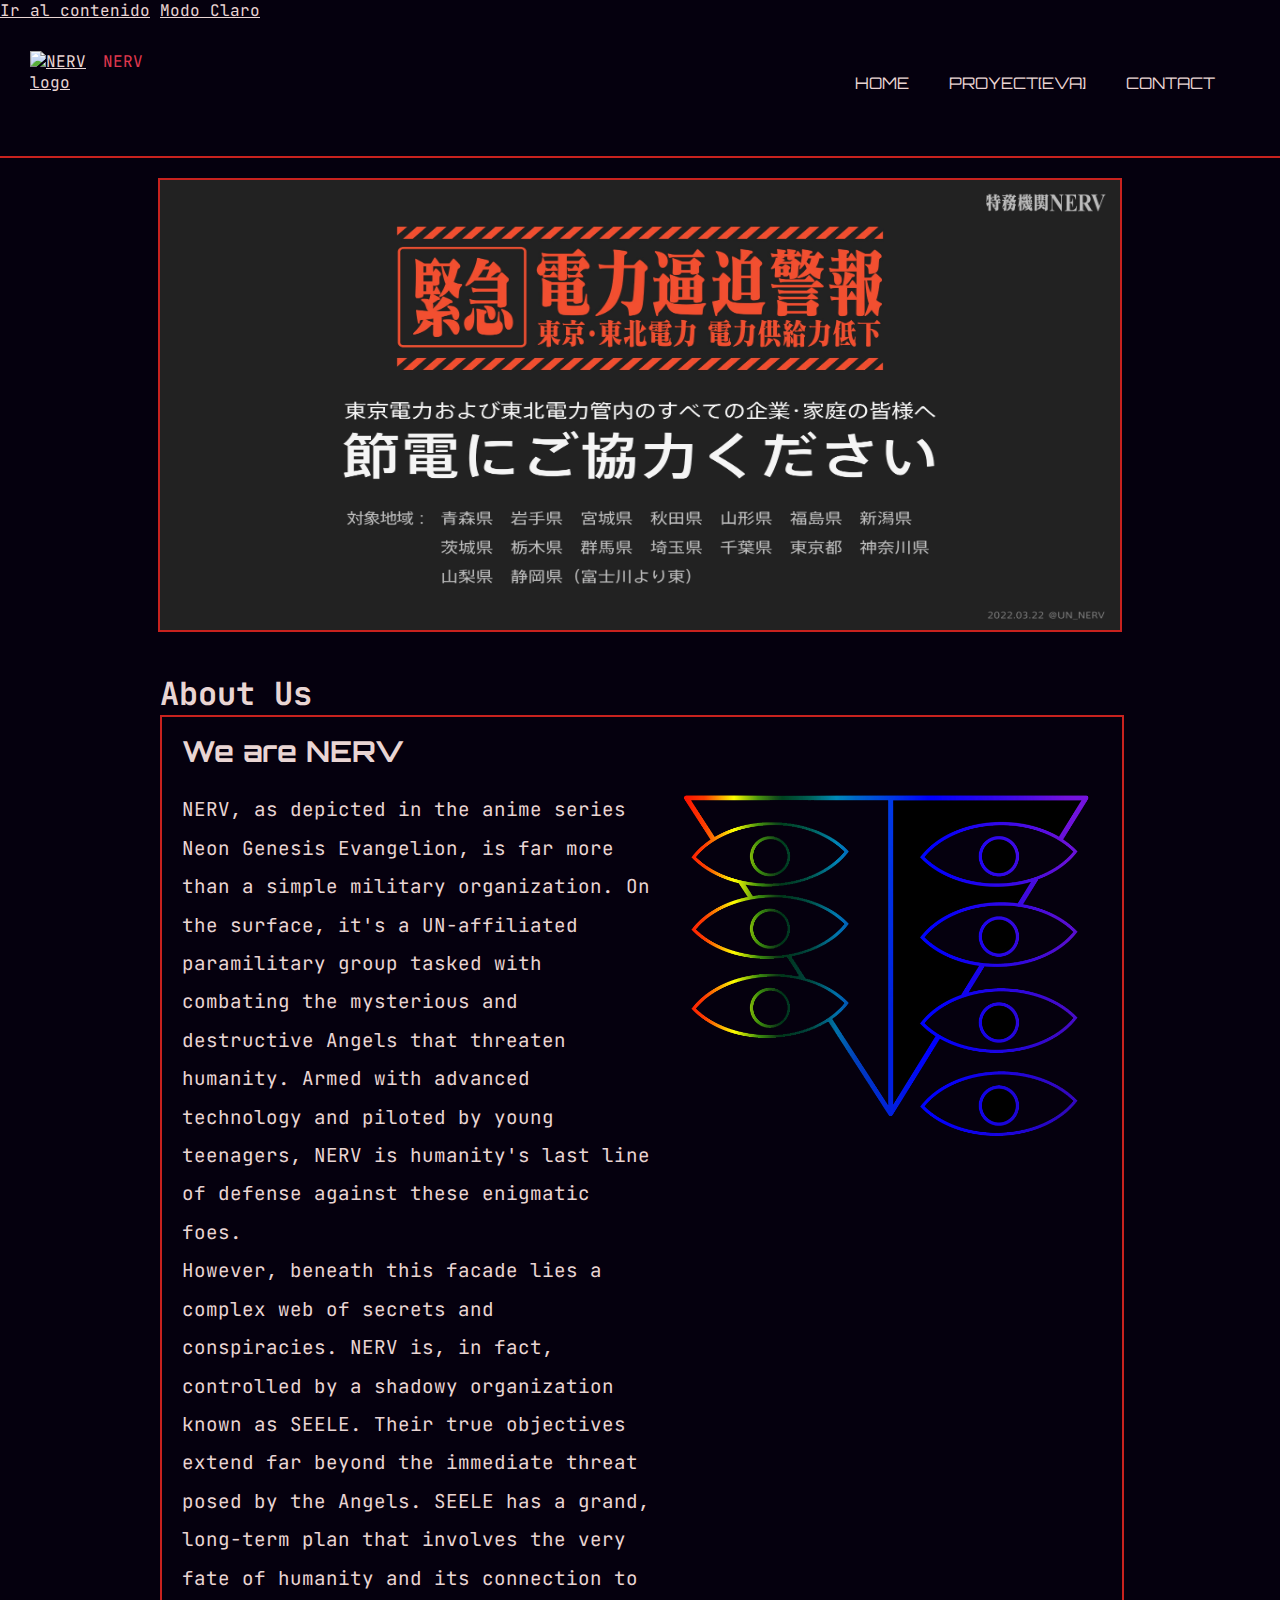
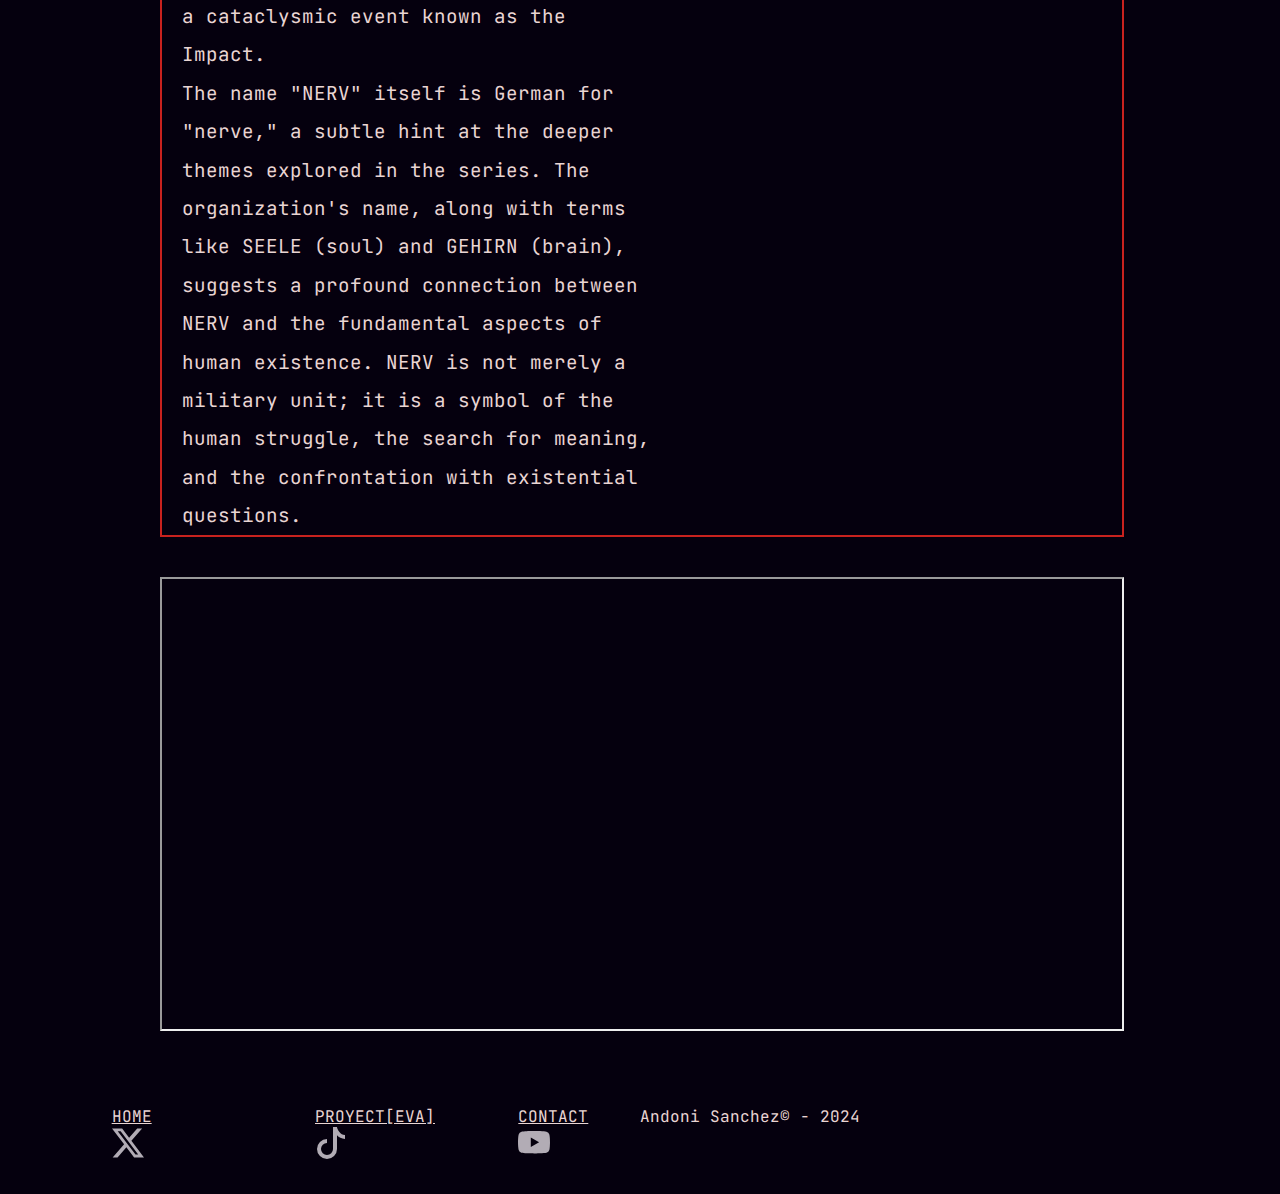
==== index.html @ 36cc4eda "Google Analytics" ====
<!DOCTYPE html>
<html lang="en">
  <head>
      <!-- Google tag (gtag.js) -->
<script async src="https://www.googletagmanager.com/gtag/js?id=G-Q1MF7WEPTV"></script>
<script>
  window.dataLayer = window.dataLayer || [];
  function gtag(){dataLayer.push(arguments);}
  gtag('js', new Date());

  gtag('config', 'G-Q1MF7WEPTV');
</script>
    <meta name="NERV" content="Proyecto DIIW" />
    <meta charset="UTF-8" />
    <meta name="viewport" content="width=device-width, initial-scale=1.0" />
    <link
      rel="shortcut icon"
      href="assets/media/img/nerv.png"
      type="image/x-icon"
    />
    <link rel="stylesheet" href="assets/css/styles.css" />
    <script src="assets/js/app.js"></script>
    <title>Nerv</title>
  </head>
  <body>
    <a href="#index" tabindex="1">Ir al contenido</a>
    <a href="#" role="button" onclick="activarAccesibilidad()" id="toggle" tabindex="2"></a>
    <header>
      <nav>
        <div id="logo">
          <a class="nav-header" href="index.html">
            <img src="assets/media/img/logo.png" alt="NERV logo" />
          </a>
          <span>NERV</span>
        </div>

        <ul class="nav-menu" role="menu" aria-label="menu">
          <li class="menu-item active" role="menuitem"><a href="index.html">HOME</a></li>
          <li class="menu-item"><a href="pages/main.html" role="menuitem">PROYECT[EVA]</a></li>
          <li class="menu-item"><a href="pages/contact.html" role="menuitem">CONTACT</a></li>
        </ul>
      </nav>
    </header>

    <div id="carrusel" role="img"></div>

    <main id="index" tabindex="0">
      <h1>About Us</h1>
      <article>
        <div class="article-header">
          <h2>We are NERV</h2>
        </div>

        <div class="article-body">
          <div class="texto">
            <p>
              NERV, as depicted in the anime series Neon Genesis Evangelion, is
              far more than a simple military organization. On the surface, it's
              a UN-affiliated paramilitary group tasked with combating the
              mysterious and destructive Angels that threaten humanity. Armed
              with advanced technology and piloted by young teenagers, NERV is
              humanity's last line of defense against these enigmatic foes.
            </p>
            <p>
              However, beneath this facade lies a complex web of secrets and
              conspiracies. NERV is, in fact, controlled by a shadowy
              organization known as SEELE. Their true objectives extend far
              beyond the immediate threat posed by the Angels. SEELE has a
              grand, long-term plan that involves the very fate of humanity and
              its connection to a cataclysmic event known as the Impact.
            </p>
            <p>
              The name "NERV" itself is German for "nerve," a subtle hint at the
              deeper themes explored in the series. The organization's name,
              along with terms like SEELE (soul) and GEHIRN (brain), suggests a
              profound connection between NERV and the fundamental aspects of
              human existence. NERV is not merely a military unit; it is a
              symbol of the human struggle, the search for meaning, and the
              confrontation with existential questions.
            </p>
          </div>
          <img src="assets/media/img/lily.png" alt="" class="article-img" />
        </div>
      </article>

      <iframe
        style="margin-top: 40px"
        height="450"
        src="https://www.youtube.com/embed/yI44Sow4iwo?si=j7rdiMEmFnCGe1JX&amp;controls=0"
        title="YouTube video player"
        allow="accelerometer; autoplay; clipboard-write; encrypted-media; gyroscope; picture-in-picture; web-share"
        referrerpolicy="strict-origin-when-cross-origin"
        allowfullscreen
      ></iframe>
    </main>

    <footer>
      <ul role="menu" aria-label="menu">
        <li role="menuitem"><a href="index.html" >HOME</a></li>
        <li role="menuitem"><a href="pages/main.html" >PROYECT[EVA]</a></li>
        <li role="menuitem"><a href="pages/contact.html" >CONTACT</a></li>
      </ul>
      <p>Andoni Sanchez&copy; - 2024</p>
      <nav>
        <ul>
          <li>
            <a href="https://x.com/un_nerv?lang=es" title="Twitter">
              <svg
                xmlns="http://www.w3.org/2000/svg"
                width="32"
                height="32"
                fill="currentColor"
                class="bi bi-twitter-x"
                viewBox="0 0 16 16"
                title="Twitter"
              >
                <path
                  d="M12.6.75h2.454l-5.36 6.142L16 15.25h-4.937l-3.867-5.07-4.425 5.07H.316l5.733-6.57L0 .75h5.063l3.495 4.633L12.601.75Zm-.86 13.028h1.36L4.323 2.145H2.865z"
                />
              </svg>
            </a>
          </li>
          <li>
            <a href="https://www.tiktok.com/@eva_00__1" title="tiktok">
              <svg
                xmlns="http://www.w3.org/2000/svg"
                width="32"
                height="32"
                fill="currentColor"
                class="bi bi-tiktok"
                viewBox="0 0 16 16"
                title="tiktok"
              >
                <path
                  d="M9 0h1.98c.144.715.54 1.617 1.235 2.512C12.895 3.389 13.797 4 15 4v2c-1.753 0-3.07-.814-4-1.829V11a5 5 0 1 1-5-5v2a3 3 0 1 0 3 3z"
                />
              </svg>
            </a>
          </li>
          <li>
            <a
              href="https://www.youtube.com/@EvaAnalysisProject"
              title="YouTube"
            >
              <svg
                xmlns="http://www.w3.org/2000/svg"
                width="32"
                height="32"
                fill="currentColor"
                class="bi bi-youtube"
                viewBox="0 0 16 16"
                title="YouTube"
              >
                <path
                  d="M8.051 1.999h.089c.822.003 4.987.033 6.11.335a2.01 2.01 0 0 1 1.415 1.42c.101.38.172.883.22 1.402l.01.104.022.26.008.104c.065.914.073 1.77.074 1.957v.075c-.001.194-.01 1.108-.082 2.06l-.008.105-.009.104c-.05.572-.124 1.14-.235 1.558a2.01 2.01 0 0 1-1.415 1.42c-1.16.312-5.569.334-6.18.335h-.142c-.309 0-1.587-.006-2.927-.052l-.17-.006-.087-.004-.171-.007-.171-.007c-1.11-.049-2.167-.128-2.654-.26a2.01 2.01 0 0 1-1.415-1.419c-.111-.417-.185-.986-.235-1.558L.09 9.82l-.008-.104A31 31 0 0 1 0 7.68v-.123c.002-.215.01-.958.064-1.778l.007-.103.003-.052.008-.104.022-.26.01-.104c.048-.519.119-1.023.22-1.402a2.01 2.01 0 0 1 1.415-1.42c.487-.13 1.544-.21 2.654-.26l.17-.007.172-.006.086-.003.171-.007A100 100 0 0 1 7.858 2zM6.4 5.209v4.818l4.157-2.408z"
                />
              </svg>
            </a>
          </li>
        </ul>
      </nav>
    </nav>
    </footer>
  </body>
</html>
---- assets/css/styles.css ----
@font-face {
  font-family: JetBrains;
  src: url(../fonts/JetBrainsMono-VariableFont_wght.ttf);
}
@font-face {
  font-family: Orbitron;
  src: url(../fonts/Orbitron-VariableFont_wght.ttf);
}
@font-face {
  font-family: Sylexiad;
  src: url(../fonts/SylexiadSansSpacedMed.otf);
}
/*Animacion Button*/
@keyframes colorChange {
  0% {
    border-color: #c9221e;
  }
  20% {
    border-color: #f85d3f;
  }
  40% {
    border-color: #fcd46b;
  }
  60% {
    border-color: #adf182;
  }
  80% {
    border-color: #523874;
  }
  100% {
    border-color: #c71c33;
  }
}
/*Animacion logo*/
@keyframes fadeColor {
  from {
    filter: grayscale(1) blur(5px);
  }
  to {
    filter: grayscale(0);
  }
}
* {
  padding: 0;
  margin: 0;
}

a {
  color: #e9d5d3 !important;
}

body {
  font-family: JetBrains;
  color: #e9d5d3;
  background-color: #05000e;
}
header {
  max-width: 100%;
  padding: 30px;
  height: 75px;
  background-color: #05000e;
  border-bottom: 2px solid #c9221e;
  position: sticky;
  top: 0;
}
header nav {
  display: grid;
  grid-template-columns: auto auto;
  justify-content: space-between;
  align-content: center;
}
header nav #logo {
  display: grid;
  grid-template-columns: repeat(2, 50%);
  animation: fadeColor 1s ease-in-out 1;
}
header nav #logo span {
  color: #e0384f;
}
header nav #logo img {
  width: 6em;
}
header nav .nav-menu {
  padding-right: 20px;
  display: flex;
  list-style: none;
}
header nav .nav-menu .active a {
  color: #e9d5d3 !important;
}
header nav .nav-menu .menu-item {
  font-family: Orbitron;
  margin-left: 10px;
  padding: 15px;
}
header nav .nav-menu .menu-item a {
  display: block;
  color: #b2acb5;
  text-decoration: none;
  line-height: 35px;
  background-image: linear-gradient(#e9d5d3, #000);
  background-size: 0% 2px;
  background-position: left bottom;
  background-repeat: no-repeat;
  transition: background-size 500ms;
}
header nav .nav-menu .menu-item:hover {
  cursor: pointer;
}
header nav .nav-menu .menu-item:hover a {
  transition: all 300ms ease;
  color: #e9d5d3;
  background-size: 100% 2px;
}
body #carrusel {
  margin-top: 20px;
  width: 75%;
  height: 450px;
  margin-left: auto;
  margin-right: auto;
  border: 2px solid #c9221e;
}
body #carrusel img {
  width: 100%;
  height: 100%;
}
body #index {
  display: block !important;
  width: 75% !important;
  margin-right: auto;
  margin-left: auto;
}
body main {
  min-height: 64vh;
  max-width: 100%;
  padding: 40px;
  display: grid;
  grid-template-columns: 25% 75%;
  justify-content: space-between;
}
body main aside {
  padding-right: 40px;
  width: 20vw;
  top: 0;
}
body main aside ul {
  list-style: none;
}
body main aside ul li a {
  display: block;
  font-family: Orbitron;
  padding: 10px;
  border: 2px solid #c9221e;
  background-color: #0b0000;
  color: #b2acb5;
  text-decoration: none;
  transition: all 200ms ease;
}
body main aside ul li a:hover {
  background-color: #372021;
  color: #e9d5d3;
  cursor: pointer;
}
body main section {
  display: grid;
  grid-row-gap: 2em;
  justify-items: center;
  margin-bottom: 2em;
}
body main form {
  width: 300px;
  margin: 0 auto;
  padding: 20px;
  border: 2px solid #c9221e;
  border-radius: 5px;
}
body main form h2 {
  text-align: center;
  font-family: Orbitron;
}
body main form table tr td,
body main form table tr th {
  padding: 10px;
  text-align: left;
}
body main form table label {
  display: block;
  margin-bottom: 10px;
}
body main form table input,
body main form table textarea {
  width: 100%;
  padding: 10px;
  border: 1px solid #ccc;
  border-radius: 3px;
}
body main form table button {
  width: 100%;
  margin: 0 auto;
  border: 5px solid #c71c33;
  background-color: transparent;
  color: #b2acb5;
  font-weight: bold;
  font-family: Orbitron;
  padding: 10px 20px;
  border-radius: 5px;
  cursor: pointer;
  transition: all 200ms;
  animation: colorChange 6s infinite ease-out;
}
body main form table button:hover {
  border-color: #e9d5d3;
  color: #e9d5d3;
}
body main form small {
  font-size: 0.5em;
  color: #b2acb5;
}
body article {
  padding-top: 15px;
  border: 2px solid #c9221e;
  width: 100%;
  display: grid;
  grid-template-rows: auto auto auto;
}
body article .article-header {
  font-family: Orbitron;
  margin-bottom: 20px;
}
body article .article-header,
body article .article-body {
  margin-left: 20px;
  font-size: 1.2em;
  line-height: 2em;
}
body article .article-body {
  display: grid;
  grid-template-columns: repeat(2, 1fr);
}
body article .article-body img {
  max-width: 90%;
  margin: 0 auto;
}
body #article1 {
  border-color: #e9d5d3;
}
body #article2 {
  border-color: #adf182;
}
body #article3 {
  border-color: #f85d3f;
}
body iframe {
  width: 100%;
}
body footer {
  display: grid;
  grid-template-columns: repeat(2, 1fr);
  padding: 30px;
  background-color: #05000e;
  color: #e9d5d3;
}
body footer ul {
  list-style: none;
  display: grid;
  grid-template-columns: repeat(3, 40px);
  justify-content: space-around;
}
body footer ul li a svg {
  color: #b2acb5;
  transition: all 300ms ease-out;
}
body footer ul li a svg:hover {
  color: #e9d5d3;
}

.contrast {
  font-family: Sylexiad;
  color: #000;
  background-color: #fff;

  > a {
    color: blue !important;
    font-size: 1.5em;
  }

  header {
    background-color: #ccc;
    a {
      color: blue !important;
    }
  }
 
 
  header nav #logo span {
    color: #e70a27;
  }

  header nav .nav-menu .active a {
    color: purple !important;
  }
  
  main aside ul li a {
    display: block;
    padding: 10px;
    font-family: Sylexiad;
    background-color: #fff;
    border: 2px solid #000;
    color: blue !important;
  
  }
  main aside ul li a:hover {
    background-color: #372021;
    color: #e9d5d3;
    cursor: pointer;
  }
  main section {
    display: grid;
    grid-row-gap: 2em;
    justify-items: center;
    margin-bottom: 2em;
  }
  main form {
    width: 300px;
    margin: 0 auto;
    padding: 20px;
    border: 2px solid #c9221e;
    border-radius: 5px;
  }
  main form h2 {
    text-align: center;
  }
  main form table tr td,
  main form table tr th {
    padding: 10px;
    text-align: left;
  }
  main form table label {
    display: block;
    margin-bottom: 10px;
  }
  main form table input,
  main form table textarea {
    width: 100%;
    padding: 10px;
    border: 1px solid #ccc;
    border-radius: 3px;
  }
  main form table button {
    width: 100%;
    margin: 0 auto;
    border: 5px solid #c71c33;
    background-color: transparent;
    color: #b2acb5;
    font-weight: bold;
    font-family: Orbitron;
    padding: 10px 20px;
    border-radius: 5px;
    cursor: pointer;
    transition: all 200ms;
    animation: colorChange 6s infinite ease-out;
  }
  main form table button:hover {
    border-color: #e9d5d3;
    color: #e9d5d3;
  }
  main form small {
    font-size: 0.5em;
    color: #b2acb5;
  }
  article {
    padding-top: 15px;
    border: 2px solid #c9221e;
    width: 100%;
    display: grid;
    grid-template-rows: auto auto auto;
  }
  article .article-header {
    font-family: Orbitron;
    margin-bottom: 20px;
  }
  article .article-header,
  article .article-body {
    margin-left: 20px;
    font-size: 1.2em;
    line-height: 2em;
  }
  article .article-body {
    display: grid;
    grid-template-columns: repeat(2, 1fr);
  }
  article .article-body img {
    max-width: 90%;
    margin: 0 auto;
  }
  #article1 {
    border-color: #e9d5d3;
  }
  #article2 {
    border-color: #adf182;
  }
  #article3 {
    border-color: #f85d3f;
  }
  iframe {
    width: 100%;
  }
  footer {
    display: grid;
    grid-template-columns: repeat(2, 1fr);
    padding: 30px;
    background-color: #05000e;
    color: #e9d5d3;
  }
  footer ul {
    list-style: none;
    display: grid;
    grid-template-columns: repeat(3, 40px);
    justify-content: space-around;
  }
  footer ul li a svg {
    color: #b2acb5;
    transition: all 300ms ease-out;
  }
  footer ul li a svg:hover {
    color: #e9d5d3;
  }
}

/*--------------RESPONSIVE-----------------*/
/*Tablet*/
@media (width <= 1024px) {
  header {
    position: relative !important;
  }
  header nav {
    justify-content: center !important;
  }
  main {
    display: block !important;
  }
  aside {
    display: none !important;
  }
  article {
    display: block !important;
  }
  article .article-header {
    text-align: center !important;
  }
  article .article-body {
    display: block !important;
  }
  article .article-body img {
    display: block;
    margin: 0 auto;
    margin-top: 20px;
    width: 35%;
  }
}
/*Mobile*/
@media (width <= 480px) {
  header {
    height: auto !important;
  }
  header nav {
    display: block !important;
  }
  header nav .nav-menu {
    display: block !important;
  }
  .article-body {
    display: block !important;
  }
  .article-body img {
    display: block;
    margin: 0 auto;
    margin-top: 20px;
  }
  #carrusel {
    display: none !important;
  }
}
/*Print*/
@media print {
  header,
  footer,
  aside,
  iframe,
  #carrusel {
    display: none;
  }
} /*# sourceMappingURL=styles.css.map */
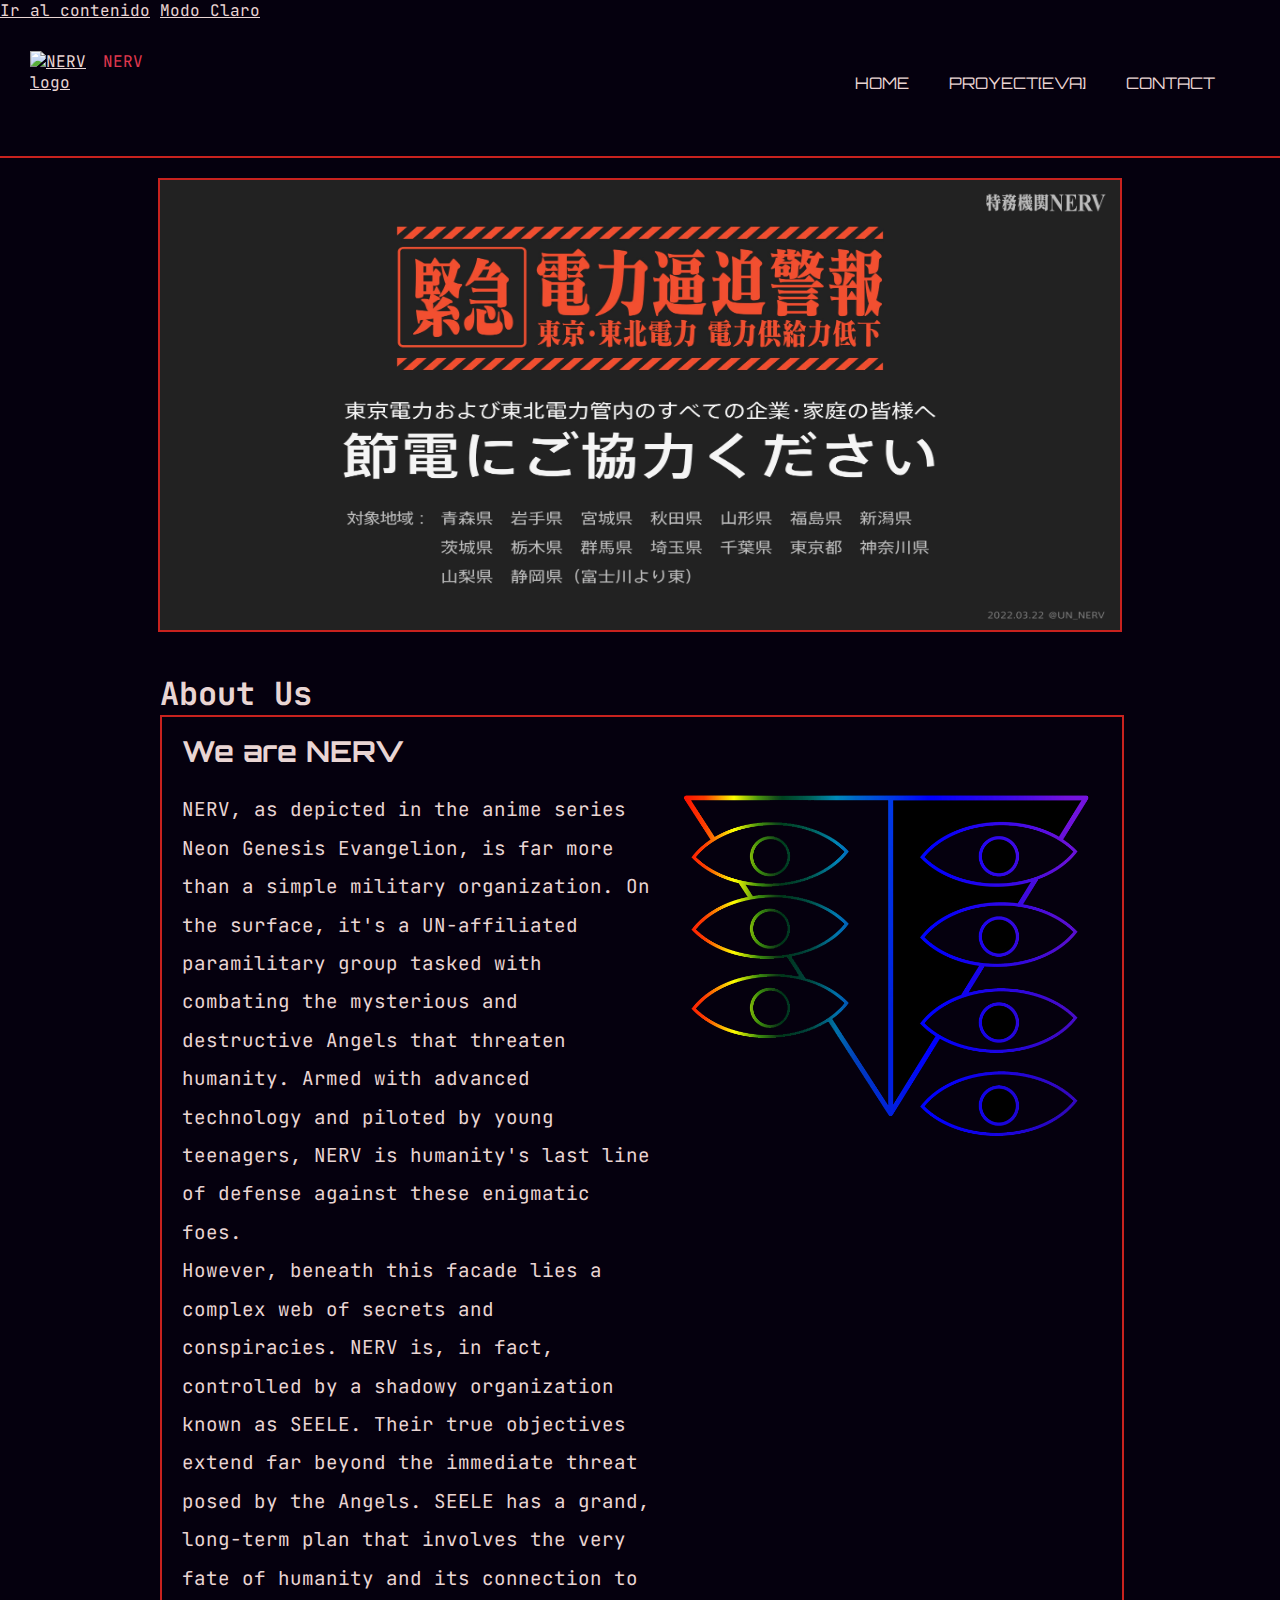
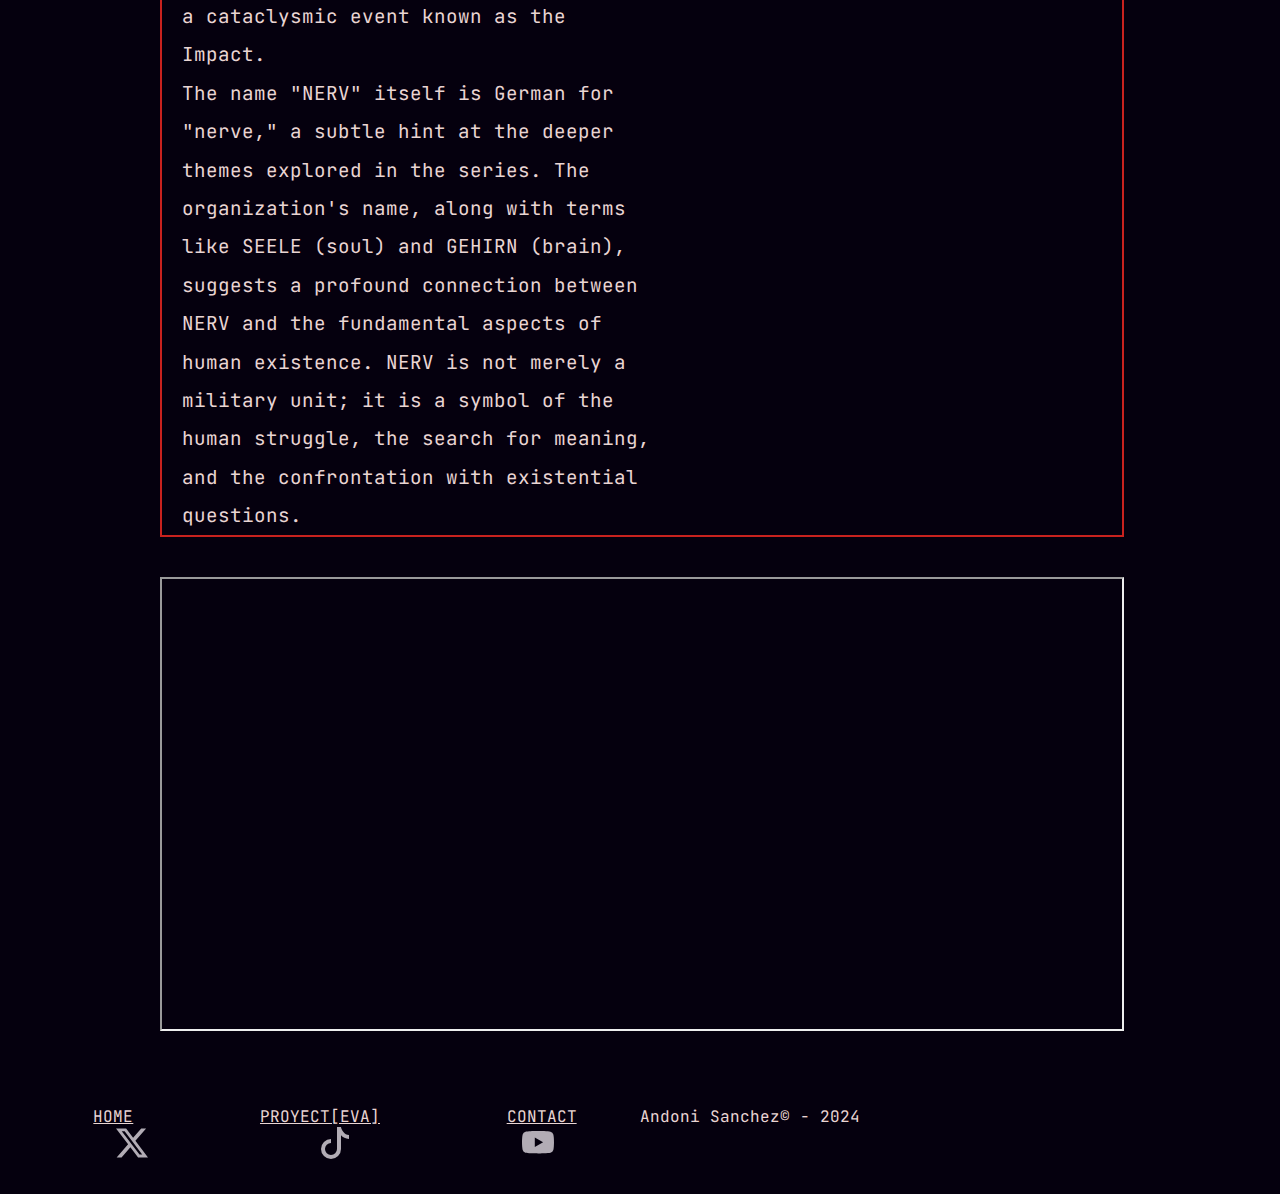
==== commit 9fd84053: "Test Legibilidad" ====
--- a/index.html
+++ b/index.html
@@ -1,6 +1,24 @@
 <!DOCTYPE html>
 <html lang="en">
   <head>
+    <script>
+      (function (c, s, q, u, a, r, e) {
+          c.hj=c.hj||function(){(c.hj.q=c.hj.q||[]).push(arguments)};
+          c._hjSettings = { hjid: a };
+          r = s.getElementsByTagName('head')[0];
+          e = s.createElement('script');
+          e.async = true;
+          e.src = q + c._hjSettings.hjid + u;
+          r.appendChild(e);
+      })(window, document, 'https://static.hj.contentsquare.net/c/csq-', '.js', 5274926);
+  </script>
+    <script type="text/javascript">
+      (function(c,l,a,r,i,t,y){
+          c[a]=c[a]||function(){(c[a].q=c[a].q||[]).push(arguments)};
+          t=l.createElement(r);t.async=1;t.src="https://www.clarity.ms/tag/"+i;
+          y=l.getElementsByTagName(r)[0];y.parentNode.insertBefore(t,y);
+      })(window, document, "clarity", "script", "pxa1fqgxcx");
+  </script>
       <!-- Google tag (gtag.js) -->
 <script async src="https://www.googletagmanager.com/gtag/js?id=G-Q1MF7WEPTV"></script>
 <script>
@@ -95,7 +113,7 @@
     </main>
 
     <footer>
-      <ul role="menu" aria-label="menu">
+      <ul role="menu" aria-label="menu" id="footer-menu">
         <li role="menuitem"><a href="index.html" >HOME</a></li>
         <li role="menuitem"><a href="pages/main.html" >PROYECT[EVA]</a></li>
         <li role="menuitem"><a href="pages/contact.html" >CONTACT</a></li>
--- a/assets/css/styles.css
+++ b/assets/css/styles.css
@@ -262,8 +262,7 @@
 }
 body footer ul {
   list-style: none;
-  display: grid;
-  grid-template-columns: repeat(3, 40px);
+  display: flex;
   justify-content: space-around;
 }
 body footer ul li a svg {
@@ -407,16 +406,17 @@
   }
   footer {
     display: grid;
-    grid-template-columns: repeat(2, 1fr);
+    grid-template-columns: repeat(3, 1fr);
+    justify-items: center;
     padding: 30px;
     background-color: #05000e;
     color: #e9d5d3;
   }
   footer ul {
     list-style: none;
-    display: grid;
-    grid-template-columns: repeat(3, 40px);
+    display: flex !important;
     justify-content: space-around;
+    justify-items: center;
   }
   footer ul li a svg {
     color: #b2acb5;
@@ -456,6 +456,16 @@
     margin: 0 auto;
     margin-top: 20px;
     width: 35%;
+  }
+  footer {
+    display: block !important;
+    p {
+      text-align: center;
+      margin: 1em auto;
+    }
+  }
+  #footer-menu {
+    flex-direction: column !important;
   }
 }
 /*Mobile*/
